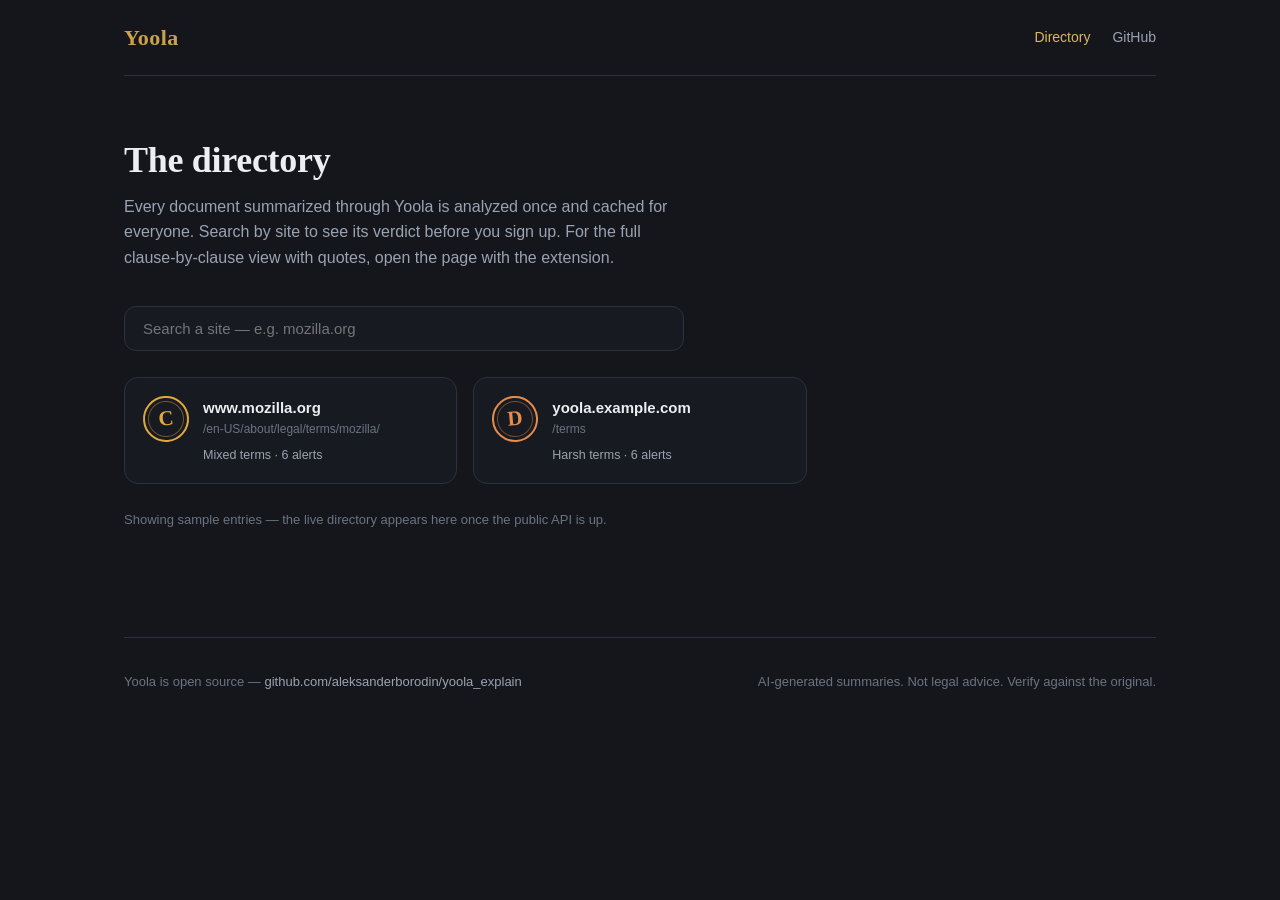
==== site/lookup.html @ 51803026 "Link-mode UX, own legalese ToS + dogfood guide, website + directory endpoint Consent-page UX (closes" ====
<!doctype html>
<html lang="en">
<head>
  <meta charset="utf-8" />
  <meta name="viewport" content="width=device-width, initial-scale=1" />
  <title>Yoola directory — graded terms of service</title>
  <meta name="description" content="Browse the shared directory of graded terms of service and privacy policies. One reading, cached for everyone." />
  <link rel="stylesheet" href="styles.css" />
</head>
<body>
  <div class="wrap">
    <header class="site-hd">
      <a class="mark" href="index.html">Yoola</a>
      <nav class="nav">
        <a href="lookup.html" class="active">Directory</a>
        <a href="https://github.com/aleksanderborodin/yoola_explain">GitHub</a>
      </nav>
    </header>

    <section class="block" style="border-top:none">
      <h2>The directory</h2>
      <p class="block-lede">
        Every document summarized through Yoola is analyzed once and cached for everyone.
        Search by site to see its verdict before you sign up. For the full clause-by-clause
        view with quotes, open the page with the extension.
      </p>
      <input class="search" id="dir-search" type="search"
             placeholder="Search a site — e.g. mozilla.org" autocomplete="off" />
      <div class="dir-grid" id="dir-grid"></div>
      <p class="dir-note" id="dir-note"></p>
    </section>

    <footer class="site-ft">
      <span>Yoola is open source — <a href="https://github.com/aleksanderborodin/yoola_explain">github.com/aleksanderborodin/yoola_explain</a></span>
      <span>AI-generated summaries. Not legal advice. Verify against the original.</span>
    </footer>
  </div>

  <script src="site.js"></script>
  <script>initLookup();</script>
</body>
</html>
---- site/styles.css ----
/* Yoola site — one visual system with the extension: graphite ink, brass seal,
   serif verdicts. The signature element everywhere is the verdict stamp. */

:root {
  --ink: #14161B; --ink2: #171A21; --raised: #1E222B; --line: #2B3140;
  --fg: #ECEEF2; --fg2: #9AA3B2; --fg3: #6B7382;
  --brass: #C9A24B; --brass-hi: #DDB65E;
  --high: #E5654B; --med: #E0A73C; --low: #5B6472;
  --gA: #5FB98E; --gB: #8FBE6A; --gC: #E0A73C; --gD: #E58B4B; --gE: #E5654B;
  --serif: "Iowan Old Style", "Palatino Linotype", Palatino, Georgia, serif;
  --sans: -apple-system, "Segoe UI", Roboto, "Helvetica Neue", sans-serif;
}
* { box-sizing: border-box; }
html { scroll-behavior: smooth; }
body {
  margin: 0; background: var(--ink); color: var(--fg);
  font-family: var(--sans); font-size: 16px; line-height: 1.6;
  -webkit-font-smoothing: antialiased;
}
a { color: var(--brass-hi); text-decoration: none; }
a:hover { text-decoration: underline; }
.wrap { max-width: 1080px; margin: 0 auto; padding: 0 24px; }

/* header */
.site-hd {
  display: flex; align-items: center; justify-content: space-between;
  padding: 20px 0; border-bottom: 1px solid var(--line);
}
.mark { font-family: var(--serif); font-weight: 700; font-size: 22px; letter-spacing: .4px; color: var(--brass); }
.mark:hover { text-decoration: none; }
.nav { display: flex; gap: 22px; align-items: center; font-size: 14px; }
.nav a { color: var(--fg2); }
.nav a:hover { color: var(--fg); text-decoration: none; }
.nav a.active { color: var(--brass-hi); }

/* buttons */
.btn {
  display: inline-flex; align-items: center; gap: 8px;
  padding: 11px 20px; border-radius: 10px; font-size: 14.5px; font-weight: 600;
  border: 1px solid var(--line); color: var(--fg); background: var(--raised);
  cursor: pointer; white-space: nowrap;
}
.btn:hover { background: #232834; text-decoration: none; }
.btn.primary {
  border-color: var(--brass); color: var(--brass-hi);
  background: linear-gradient(180deg, rgba(201,162,75,.16), rgba(201,162,75,.05));
}
.btn.primary:hover { background: rgba(201,162,75,.22); }
.btn.soon { color: var(--fg3); cursor: default; }
.btn.soon:hover { background: var(--raised); }
.btn.soon .tag {
  font-size: 10px; font-weight: 600; letter-spacing: .8px; text-transform: uppercase;
  color: var(--brass); border: 1px solid rgba(201,162,75,.4); border-radius: 999px; padding: 1px 7px;
}

/* stamps */
.stamp {
  border-radius: 50%; border: 2.5px solid currentColor;
  display: grid; place-items: center; position: relative; transform: rotate(-5deg);
  font-family: var(--serif); font-weight: 700; flex: none;
}
.stamp::before { content: ""; position: absolute; inset: 7%; border: 1px solid currentColor; border-radius: 50%; opacity: .45; }
.g-A { color: var(--gA); } .g-B { color: var(--gB); } .g-C { color: var(--gC); }
.g-D { color: var(--gD); } .g-E { color: var(--gE); }

/* hero */
.hero { display: grid; grid-template-columns: 1.05fr .95fr; gap: 56px; padding: 76px 0 64px; position: relative; }
.hero-copy { position: relative; z-index: 1; align-self: center; }
.eyebrow {
  font-size: 12px; letter-spacing: 2.2px; text-transform: uppercase; color: var(--brass);
  margin: 0 0 18px; font-weight: 600;
}
h1 {
  font-family: var(--serif); font-weight: 700; font-size: clamp(38px, 5vw, 56px);
  line-height: 1.08; margin: 0 0 20px; letter-spacing: -.5px;
}
h1 em { font-style: italic; color: var(--brass-hi); }
.lede { color: var(--fg2); font-size: 18px; max-width: 46ch; margin: 0 0 30px; }
.cta-row { display: flex; gap: 12px; flex-wrap: wrap; }
.fine-note { color: var(--fg3); font-size: 12.5px; margin-top: 18px; }

/* the fine-print backdrop behind the hero */
.fineprint {
  position: absolute; inset: 0; overflow: hidden; pointer-events: none; z-index: 0;
  font-family: var(--serif); font-size: 11px; line-height: 2.1; color: var(--fg);
  opacity: .05; text-align: justify; user-select: none;
  /* concentrate the texture around the specimen; keep the headline column clean */
  -webkit-mask-image: linear-gradient(100deg, transparent 30%, rgba(0,0,0,.7) 60%, #000 100%);
  mask-image: linear-gradient(100deg, transparent 30%, rgba(0,0,0,.7) 60%, #000 100%);
}

/* the live specimen panel (hero right) */
.specimen { position: relative; z-index: 1; }
.panel {
  background: var(--ink2); border: 1px solid var(--line); border-radius: 16px;
  box-shadow: 0 24px 70px rgba(0,0,0,.5); overflow: hidden; font-size: 13.5px;
}
.panel-hd {
  display: flex; align-items: center; justify-content: space-between;
  padding: 13px 16px; border-bottom: 1px solid var(--line);
  background: linear-gradient(180deg, rgba(201,162,75,.06), transparent);
}
.panel-hd .mark { font-size: 17px; }
.panel-x { color: var(--fg3); font-size: 15px; }
.panel-bd { padding: 16px; max-height: 560px; overflow: hidden; position: relative; }
.panel-bd::after {
  content: ""; position: absolute; left: 0; right: 0; bottom: 0; height: 90px;
  background: linear-gradient(180deg, transparent, var(--ink2));
}
.verdict { display: flex; align-items: center; gap: 16px; padding: 2px 2px 16px; }
.verdict .stamp { width: 72px; height: 72px; font-size: 36px; }
.verdict-word { font-family: var(--serif); font-size: 21px; }
.verdict-meta { font-size: 12px; color: var(--fg2); margin-top: 2px; }
.panel h4 {
  font-size: 11px; text-transform: uppercase; letter-spacing: 1.4px;
  color: var(--fg3); margin: 14px 0 8px; font-weight: 600;
}
.card {
  background: var(--raised); border: 1px solid var(--line); border-left: 3px solid var(--low);
  border-radius: 10px; padding: 11px 13px; margin: 8px 0;
}
.card.sev-high { border-left-color: var(--high); }
.card.sev-medium { border-left-color: var(--med); }
.card-hd { display: flex; align-items: center; gap: 8px; font-weight: 600; font-size: 13.5px; }
.dot { width: 7px; height: 7px; border-radius: 50%; background: var(--low); flex: none; }
.sev-high .dot { background: var(--high); } .sev-medium .dot { background: var(--med); }
.card p { margin: 6px 0 0; color: #C5CBD5; font-size: 13px; }
.quote {
  margin: 8px 0 0; padding: 5px 0 5px 11px; border-left: 2px solid var(--brass);
  font-family: var(--serif); font-style: italic; color: #CBD1DB; font-size: 12.5px; line-height: 1.45;
}

/* sections */
section.block { padding: 64px 0; border-top: 1px solid var(--line); }
h2 {
  font-family: var(--serif); font-size: clamp(26px, 3.4vw, 36px); font-weight: 700;
  line-height: 1.15; margin: 0 0 12px; letter-spacing: -.3px;
}
.block-lede { color: var(--fg2); max-width: 62ch; margin: 0 0 36px; }

/* how it works — a real sequence, so numbered seals are earned */
.steps { display: grid; grid-template-columns: repeat(3, 1fr); gap: 20px; }
.step { border: 1px solid var(--line); border-radius: 14px; padding: 22px; background: var(--ink2); }
.step-seal {
  width: 40px; height: 40px; font-size: 17px; margin-bottom: 14px;
  color: var(--brass); border-width: 2px;
}
.step h3 { font-family: var(--serif); font-size: 19px; margin: 0 0 8px; font-weight: 700; }
.step p { color: var(--fg2); font-size: 14px; margin: 0; }

/* checklist chips */
.chips { display: flex; flex-wrap: wrap; gap: 10px; }
.chip {
  border: 1px solid var(--line); border-radius: 999px; padding: 7px 15px;
  font-size: 13.5px; color: var(--fg2); background: var(--ink2);
}
.chip.hs { border-color: rgba(229,101,75,.45); color: #EFB0A3; }
.chips-note { color: var(--fg3); font-size: 12.5px; margin-top: 14px; }

/* dogfood */
.dogfood { display: grid; grid-template-columns: auto 1fr; gap: 36px; align-items: start; }
.dogfood .stamp { width: 120px; height: 120px; font-size: 62px; }
.dogfood blockquote {
  margin: 18px 0 0; padding-left: 16px; border-left: 2px solid var(--brass);
  font-family: var(--serif); font-style: italic; color: #CBD1DB;
}
.dogfood cite { display: block; margin-top: 6px; color: var(--fg3); font-size: 12.5px; font-style: normal; }

/* directory */
.search {
  width: 100%; max-width: 560px; padding: 13px 18px; border-radius: 12px;
  border: 1px solid var(--line); background: var(--ink2); color: var(--fg);
  font-size: 15px; margin-bottom: 26px;
}
.search:focus { outline: 2px solid rgba(201,162,75,.5); border-color: var(--brass); }
.dir-grid { display: grid; grid-template-columns: repeat(auto-fill, minmax(300px, 1fr)); gap: 16px; }
.dir-card {
  display: flex; gap: 14px; align-items: flex-start; text-align: left; width: 100%;
  border: 1px solid var(--line); border-radius: 14px; padding: 18px; background: var(--ink2);
  color: var(--fg); cursor: pointer; font: inherit;
}
.dir-card:hover { border-color: rgba(201,162,75,.5); text-decoration: none; }
.dir-card .stamp { width: 46px; height: 46px; font-size: 21px; }
.dir-host { font-weight: 600; font-size: 15px; word-break: break-all; }
.dir-path { color: var(--fg3); font-size: 12px; word-break: break-all; }
.dir-meta { color: var(--fg2); font-size: 12.5px; margin-top: 5px; }
.dir-detail {
  grid-column: 1 / -1; border: 1px solid var(--line); border-left: 3px solid var(--brass);
  border-radius: 14px; padding: 20px 22px; background: var(--ink2);
}
.dir-detail ul { margin: 10px 0 0; padding-left: 20px; color: #C5CBD5; }
.dir-detail li { margin: 5px 0; }
.dir-empty { color: var(--fg2); padding: 30px 0; }
.dir-note { color: var(--fg3); font-size: 13px; margin-top: 26px; }

/* footer */
.site-ft {
  border-top: 1px solid var(--line); margin-top: 30px; padding: 34px 0 44px;
  color: var(--fg3); font-size: 13px; display: flex; justify-content: space-between; gap: 20px; flex-wrap: wrap;
}
.site-ft a { color: var(--fg2); }

@media (max-width: 880px) {
  .hero { grid-template-columns: 1fr; padding: 48px 0 40px; }
  .steps { grid-template-columns: 1fr; }
  .dogfood { grid-template-columns: 1fr; }
  .dogfood .stamp { width: 90px; height: 90px; font-size: 46px; }
}
@media (prefers-reduced-motion: no-preference) {
  .hero-copy, .specimen { animation: rise .55s cubic-bezier(.2,.7,.3,1) both; }
  .specimen { animation-delay: .12s; }
  @keyframes rise { from { opacity: 0; transform: translateY(14px); } to { opacity: 1; transform: none; } }
}
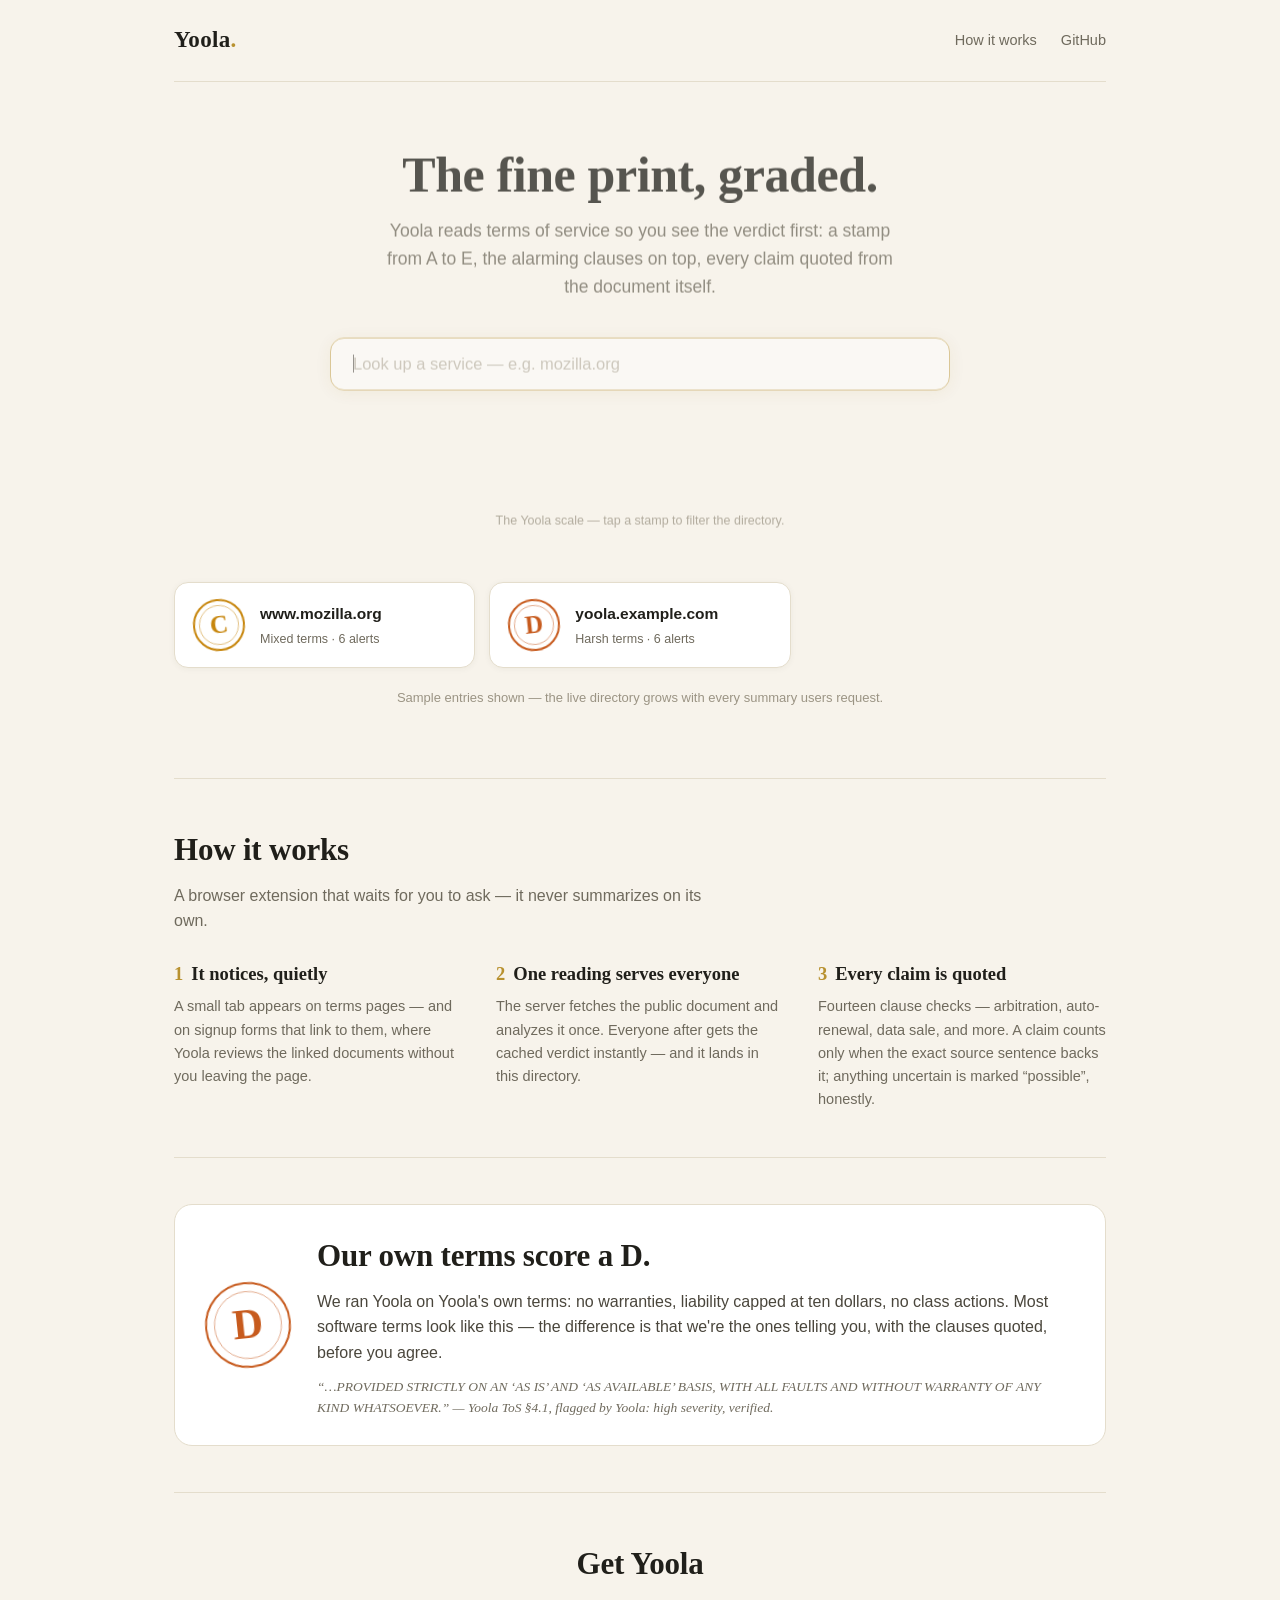
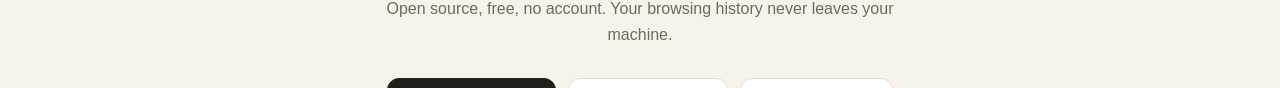
==== commit 9df524d4: "Redesign site: warm paper + ink, directory and grade scale as the main content tosdr-style lookup-fi" ====
--- a/site/lookup.html
+++ b/site/lookup.html
@@ -2,41 +2,11 @@
 <html lang="en">
 <head>
   <meta charset="utf-8" />
-  <meta name="viewport" content="width=device-width, initial-scale=1" />
-  <title>Yoola directory — graded terms of service</title>
-  <meta name="description" content="Browse the shared directory of graded terms of service and privacy policies. One reading, cached for everyone." />
-  <link rel="stylesheet" href="styles.css" />
+  <meta http-equiv="refresh" content="0; url=index.html" />
+  <title>Yoola directory</title>
+  <link rel="canonical" href="index.html" />
 </head>
 <body>
-  <div class="wrap">
-    <header class="site-hd">
-      <a class="mark" href="index.html">Yoola</a>
-      <nav class="nav">
-        <a href="lookup.html" class="active">Directory</a>
-        <a href="https://github.com/aleksanderborodin/yoola_explain">GitHub</a>
-      </nav>
-    </header>
-
-    <section class="block" style="border-top:none">
-      <h2>The directory</h2>
-      <p class="block-lede">
-        Every document summarized through Yoola is analyzed once and cached for everyone.
-        Search by site to see its verdict before you sign up. For the full clause-by-clause
-        view with quotes, open the page with the extension.
-      </p>
-      <input class="search" id="dir-search" type="search"
-             placeholder="Search a site — e.g. mozilla.org" autocomplete="off" />
-      <div class="dir-grid" id="dir-grid"></div>
-      <p class="dir-note" id="dir-note"></p>
-    </section>
-
-    <footer class="site-ft">
-      <span>Yoola is open source — <a href="https://github.com/aleksanderborodin/yoola_explain">github.com/aleksanderborodin/yoola_explain</a></span>
-      <span>AI-generated summaries. Not legal advice. Verify against the original.</span>
-    </footer>
-  </div>
-
-  <script src="site.js"></script>
-  <script>initLookup();</script>
+  <p>The directory now lives on the <a href="index.html">home page</a>.</p>
 </body>
 </html>
